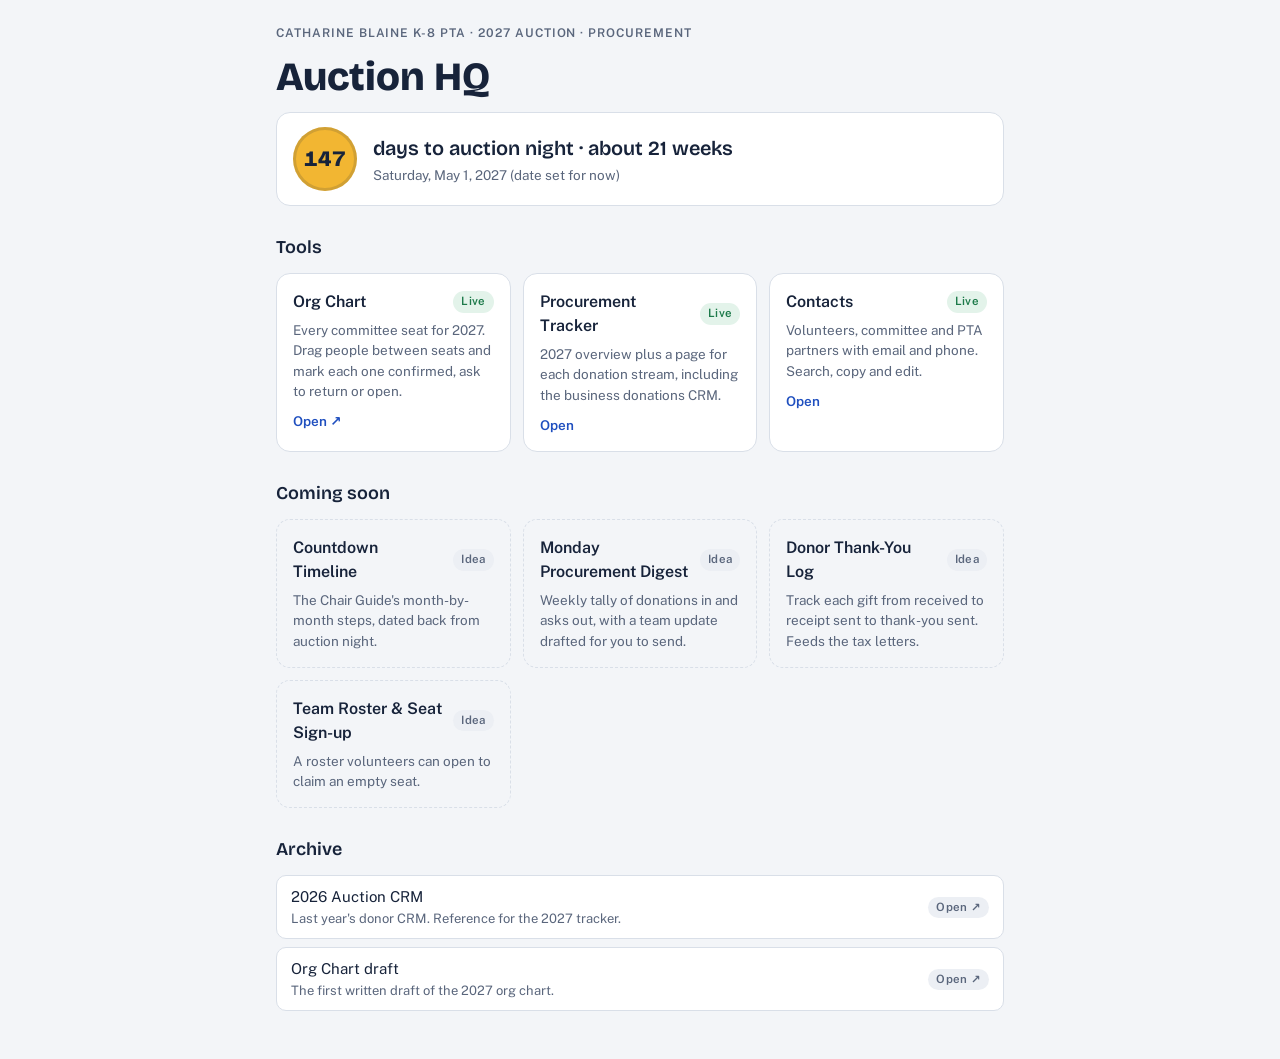
==== index.html @ 8d0a2963 "Blaine 2027 auction site: HQ, contacts, tracker, Apps Script backend Co-Authored-By: Claude Opus 5.5" ====
<!doctype html>
<html lang="en">
<head>
<meta charset="utf-8">
<meta name="viewport" content="width=device-width,initial-scale=1,viewport-fit=cover">
<title>Blaine Auction HQ</title>
<link rel="preconnect" href="https://fonts.googleapis.com">
<link rel="preconnect" href="https://fonts.gstatic.com" crossorigin>
<link rel="stylesheet" href="https://fonts.googleapis.com/css2?family=Bricolage+Grotesque:opsz,wght@12..96,600;12..96,800&family=Public+Sans:wght@400;500;600&display=swap">
<style>
/* Layout: one narrow column. Countdown band on top, then live tools, then coming-soon ideas, then archive. */
:root {
  --bg: #f3f5f8; --surface: #ffffff; --ink: #17233a; --muted: #5a667c; --line: #d9dfe8;
  --accent: #1f4fbf; --accent-ink: #ffffff; --paddle: #f2b632;
  --chip-live: #1d7a4a; --chip-live-bg: #e3f3ea; --chip-preview: #8a5a00; --chip-preview-bg: #fbefd2; --chip-idea-bg: #eceff4;
  --display: "Bricolage Grotesque", "Segoe UI", system-ui, sans-serif;
  --body: "Public Sans", "Segoe UI", system-ui, -apple-system, sans-serif;
  color-scheme: light;
}
@media (prefers-color-scheme: dark) {
  :root:not([data-theme="light"]) {
    --bg: #0f1520; --surface: #172131; --ink: #e6ebf3; --muted: #9aa6ba; --line: #2a3648;
    --accent: #7ea2ff; --accent-ink: #0f1520;
    --chip-live: #7fd6a4; --chip-live-bg: #173328; --chip-preview: #f2c46a; --chip-preview-bg: #3a2f14; --chip-idea-bg: #222c3c;
    color-scheme: dark;
  }
}
* { box-sizing: border-box; }
body { margin: 0; background: var(--bg); color: var(--ink); font-family: var(--body); font-size: 15px; line-height: 1.5; }
[hidden] { display: none !important; }
.wrap {
  max-width: 760px; margin: 0 auto;
  padding-left: max(16px, env(safe-area-inset-left, 0px)); padding-right: max(16px, env(safe-area-inset-right, 0px));
  padding-block: calc(24px + env(safe-area-inset-top, 0px)) 48px;
  display: grid; gap: 28px;
}
header { display: grid; gap: 14px; }
.eyebrow { font-size: 12px; letter-spacing: .08em; text-transform: uppercase; color: var(--muted); font-weight: 600; }
h1 { font-family: var(--display); font-weight: 800; font-size: clamp(28px, 6vw, 40px); line-height: 1.05; margin: 0; text-wrap: balance; }
.count { display: flex; align-items: center; gap: 16px; flex-wrap: wrap; background: var(--surface); border: 1px solid var(--line); border-radius: 14px; padding: 14px 16px; }
.paddle { flex: none; width: 64px; height: 64px; border-radius: 50%; background: var(--paddle); color: #17233a; display: grid; place-items: center;
  font-family: var(--display); font-weight: 800; font-size: 22px; font-variant-numeric: tabular-nums; box-shadow: inset 0 0 0 3px rgba(23,35,58,.15); }
.count-text { display: grid; gap: 2px; min-width: 0; }
.count-big { font-family: var(--display); font-weight: 600; font-size: 20px; }
.count-sub { color: var(--muted); font-size: 13.5px; }
section { display: grid; gap: 12px; }
h2 { font-family: var(--display); font-weight: 600; font-size: 18px; margin: 0; }
.grid { display: grid; gap: 12px; grid-template-columns: repeat(auto-fill, minmax(220px, 1fr)); }
.tile { display: grid; gap: 6px; align-content: start; background: var(--surface); border: 1px solid var(--line); border-radius: 14px;
  padding: 16px; color: inherit; text-decoration: none; min-width: 0; transition: border-color .15s, transform .15s; }
a.tile:hover { border-color: var(--accent); transform: translateY(-1px); }
a:focus-visible { outline: 3px solid var(--accent); outline-offset: 2px; }
.tile-top { display: flex; justify-content: space-between; align-items: center; gap: 8px; }
.tile-name { font-weight: 600; font-size: 16px; }
.tile-desc { color: var(--muted); font-size: 13.5px; }
.open { color: var(--accent); font-weight: 600; font-size: 13.5px; margin-top: 4px; }
.chip { font-size: 11.5px; font-weight: 600; letter-spacing: .03em; padding: 2px 8px; border-radius: 999px; white-space: nowrap; }
.chip.live { color: var(--chip-live); background: var(--chip-live-bg); }
.chip.preview { color: var(--chip-preview); background: var(--chip-preview-bg); }
.chip.idea, .chip.archive { color: var(--muted); background: var(--chip-idea-bg); }
.tile.soon { background: transparent; border-style: dashed; }
.archive-list { display: grid; gap: 8px; }
.archive-list a { display: flex; justify-content: space-between; gap: 12px; align-items: center; padding: 10px 14px; border: 1px solid var(--line);
  border-radius: 10px; color: inherit; text-decoration: none; background: var(--surface); }
.archive-list a:hover { border-color: var(--accent); }
.archive-list span:first-child { min-width: 0; }
.arch-desc { display: block; color: var(--muted); font-size: 13px; }
@media (prefers-reduced-motion: reduce) { .tile { transition: none; } a.tile:hover { transform: none; } }
</style>
</head>
<body>
<div class="wrap">
  <header>
    <div class="eyebrow">Catharine Blaine K-8 PTA · 2027 Auction · Procurement</div>
    <h1>Auction HQ</h1>
    <div class="count" aria-live="polite">
      <div class="paddle" id="days">--</div>
      <div class="count-text">
        <div class="count-big" id="count-big">days to auction night</div>
        <div class="count-sub" id="count-sub"></div>
      </div>
    </div>
  </header>
  <section aria-labelledby="h-tools"><h2 id="h-tools">Tools</h2><div class="grid" id="tools"></div></section>
  <section aria-labelledby="h-soon"><h2 id="h-soon">Coming soon</h2><div class="grid" id="soon"></div></section>
  <section aria-labelledby="h-archive"><h2 id="h-archive">Archive</h2><div class="archive-list" id="archive"></div></section>
</div>
<script>
// Edit this block to add or change tools. status: "live", "preview", "idea" or "archive".
const AUCTION_DATE = "2027-05-01";
const AUCTION_LABEL = "Saturday, May 1, 2027 (date set for now)";
const TOOLS = [
  { name: "Org Chart", status: "live", url: "https://claude.ai/artifact/Vjj26xwkQd9d2E6Ufk1qCY",
    desc: "Every committee seat for 2027. Drag people between seats and mark each one confirmed, ask to return or open." },
  { name: "Procurement Tracker", status: "live", url: "/tracker/",
    desc: "2027 overview plus a page for each donation stream, including the business donations CRM." },
  { name: "Contacts", status: "live", url: "/contacts/",
    desc: "Volunteers, committee and PTA partners with email and phone. Search, copy and edit." },
  { name: "Countdown Timeline", status: "idea", desc: "The Chair Guide's month-by-month steps, dated back from auction night." },
  { name: "Monday Procurement Digest", status: "idea", desc: "Weekly tally of donations in and asks out, with a team update drafted for you to send." },
  { name: "Donor Thank-You Log", status: "idea", desc: "Track each gift from received to receipt sent to thank-you sent. Feeds the tax letters." },
  { name: "Team Roster & Seat Sign-up", status: "idea", desc: "A roster volunteers can open to claim an empty seat." },
  { name: "2026 Auction CRM", status: "archive", url: "https://blaine-pta-crm.vercel.app", desc: "Last year's donor CRM. Reference for the 2027 tracker." },
  { name: "Org Chart draft", status: "archive", url: "https://claude.ai/artifact/SJfLBDiDGaYRtyHWgRMaPJ", desc: "The first written draft of the 2027 org chart." }
];

const CHIP = { live: "Live", preview: "Preview", idea: "Idea", archive: "Archive" };
const el = (tag, cls, text) => { const n = document.createElement(tag); if (cls) n.className = cls; if (text != null) n.textContent = text; return n; };
const external = url => /^https?:/.test(url);

function link(a, url) { a.href = url; if (external(url)) { a.target = "_blank"; a.rel = "noopener"; } }

function tile(t) {
  const isLink = !!t.url && t.status !== "idea";
  const n = el(isLink ? "a" : "div", "tile" + (isLink ? "" : " soon"));
  if (isLink) link(n, t.url);
  const top = el("div", "tile-top");
  top.append(el("span", "tile-name", t.name), el("span", "chip " + t.status, CHIP[t.status] || t.status));
  n.append(top, el("div", "tile-desc", t.desc));
  if (isLink) n.append(el("div", "open", external(t.url) ? "Open ↗" : "Open"));
  return n;
}

function render() {
  const tools = document.getElementById("tools"), soon = document.getElementById("soon"), arch = document.getElementById("archive");
  TOOLS.forEach(t => {
    if (t.status === "archive") {
      const a = el("a"); link(a, t.url);
      const left = el("span"); left.append(el("span", null, t.name), el("span", "arch-desc", t.desc));
      a.append(left, el("span", "chip archive", "Open ↗"));
      arch.append(a);
    } else if (t.status === "idea") soon.append(tile(t));
    else tools.append(tile(t));
  });
  arch.closest("section").hidden = !arch.children.length;
  soon.closest("section").hidden = !soon.children.length;
}

function countdown() {
  // Whole days from today (Pacific) to auction day.
  const fmt = new Intl.DateTimeFormat("en-CA", { timeZone: "America/Los_Angeles", year: "numeric", month: "2-digit", day: "2-digit" });
  const today = new Date(fmt.format(new Date()) + "T00:00:00Z");
  const days = Math.round((new Date(AUCTION_DATE + "T00:00:00Z") - today) / 86400000);
  const d = document.getElementById("days"), big = document.getElementById("count-big");
  document.getElementById("count-sub").textContent = AUCTION_LABEL;
  if (days > 0) { d.textContent = days; big.textContent = (days === 1 ? "day" : "days") + " to auction night · about " + Math.round(days / 7) + " weeks"; }
  else if (days === 0) { d.textContent = "0"; big.textContent = "Auction night is today"; }
  else { d.textContent = "✓"; big.textContent = "Auction night has passed"; }
}

render();
countdown();
</script>
</body>
</html>
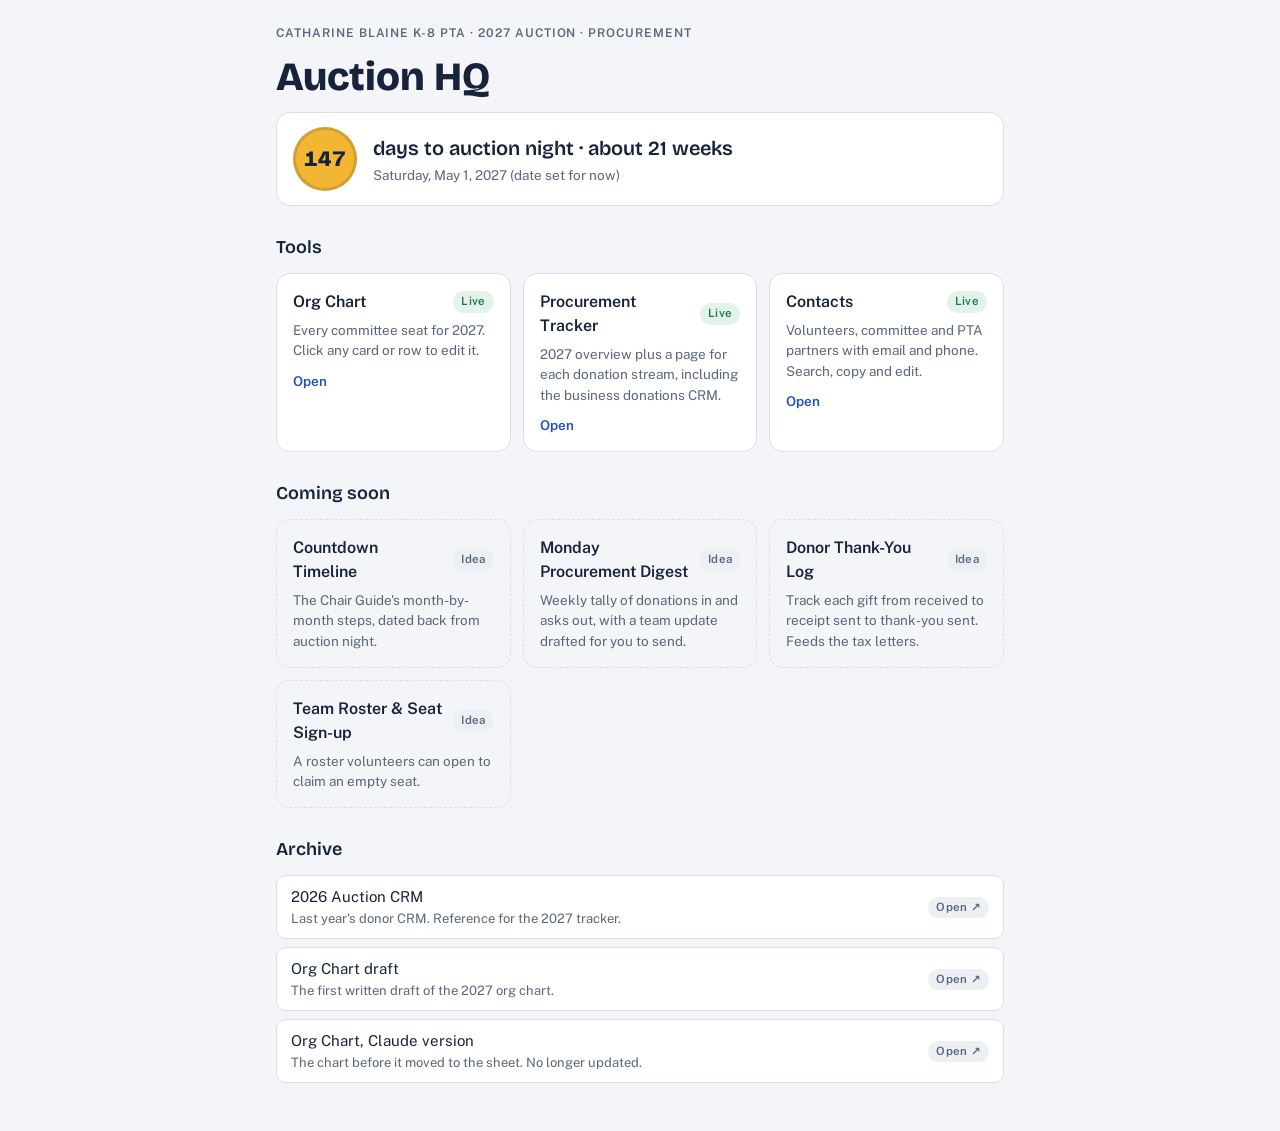
==== commit c245e16c: "Org chart page over the sheet, edit any card or row in place Co-Authored-By: Claude Opus 5.5 <norepl" ====
--- a/index.html
+++ b/index.html
@@ -90,8 +90,8 @@
 const AUCTION_DATE = "2027-05-01";
 const AUCTION_LABEL = "Saturday, May 1, 2027 (date set for now)";
 const TOOLS = [
-  { name: "Org Chart", status: "live", url: "https://claude.ai/artifact/Vjj26xwkQd9d2E6Ufk1qCY",
-    desc: "Every committee seat for 2027. Drag people between seats and mark each one confirmed, ask to return or open." },
+  { name: "Org Chart", status: "live", url: "/org/",
+    desc: "Every committee seat for 2027. Click any card or row to edit it." },
   { name: "Procurement Tracker", status: "live", url: "/tracker/",
     desc: "2027 overview plus a page for each donation stream, including the business donations CRM." },
   { name: "Contacts", status: "live", url: "/contacts/",
@@ -101,7 +101,9 @@
   { name: "Donor Thank-You Log", status: "idea", desc: "Track each gift from received to receipt sent to thank-you sent. Feeds the tax letters." },
   { name: "Team Roster & Seat Sign-up", status: "idea", desc: "A roster volunteers can open to claim an empty seat." },
   { name: "2026 Auction CRM", status: "archive", url: "https://blaine-pta-crm.vercel.app", desc: "Last year's donor CRM. Reference for the 2027 tracker." },
-  { name: "Org Chart draft", status: "archive", url: "https://claude.ai/artifact/SJfLBDiDGaYRtyHWgRMaPJ", desc: "The first written draft of the 2027 org chart." }
+  { name: "Org Chart draft", status: "archive", url: "https://claude.ai/artifact/SJfLBDiDGaYRtyHWgRMaPJ", desc: "The first written draft of the 2027 org chart." },
+  { name: "Org Chart, Claude version", status: "archive", url: "https://claude.ai/artifact/Vjj26xwkQd9d2E6Ufk1qCY",
+    desc: "The chart before it moved to the sheet. No longer updated." }
 ];
 
 const CHIP = { live: "Live", preview: "Preview", idea: "Idea", archive: "Archive" };
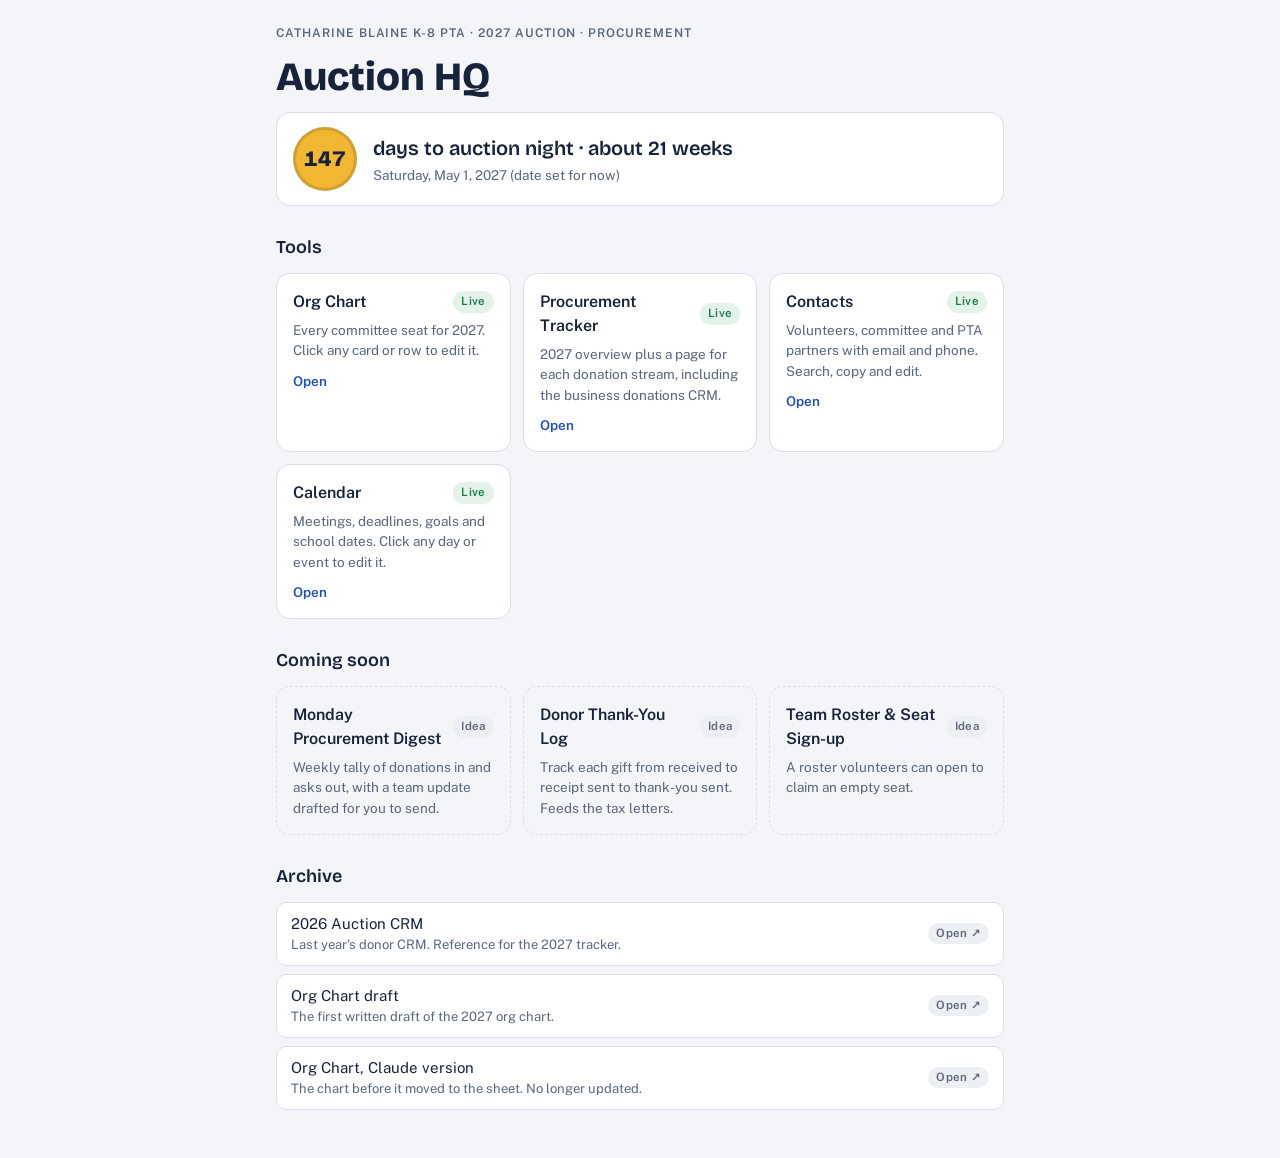
==== commit 15f69863: "Auction HQ: Calendar tile replaces the countdown timeline idea Co-Authored-By: Claude Opus 5.5 <nore" ====
--- a/index.html
+++ b/index.html
@@ -96,7 +96,8 @@
     desc: "2027 overview plus a page for each donation stream, including the business donations CRM." },
   { name: "Contacts", status: "live", url: "/contacts/",
     desc: "Volunteers, committee and PTA partners with email and phone. Search, copy and edit." },
-  { name: "Countdown Timeline", status: "idea", desc: "The Chair Guide's month-by-month steps, dated back from auction night." },
+  { name: "Calendar", status: "live", url: "/calendar/",
+    desc: "Meetings, deadlines, goals and school dates. Click any day or event to edit it." },
   { name: "Monday Procurement Digest", status: "idea", desc: "Weekly tally of donations in and asks out, with a team update drafted for you to send." },
   { name: "Donor Thank-You Log", status: "idea", desc: "Track each gift from received to receipt sent to thank-you sent. Feeds the tax letters." },
   { name: "Team Roster & Seat Sign-up", status: "idea", desc: "A roster volunteers can open to claim an empty seat." },
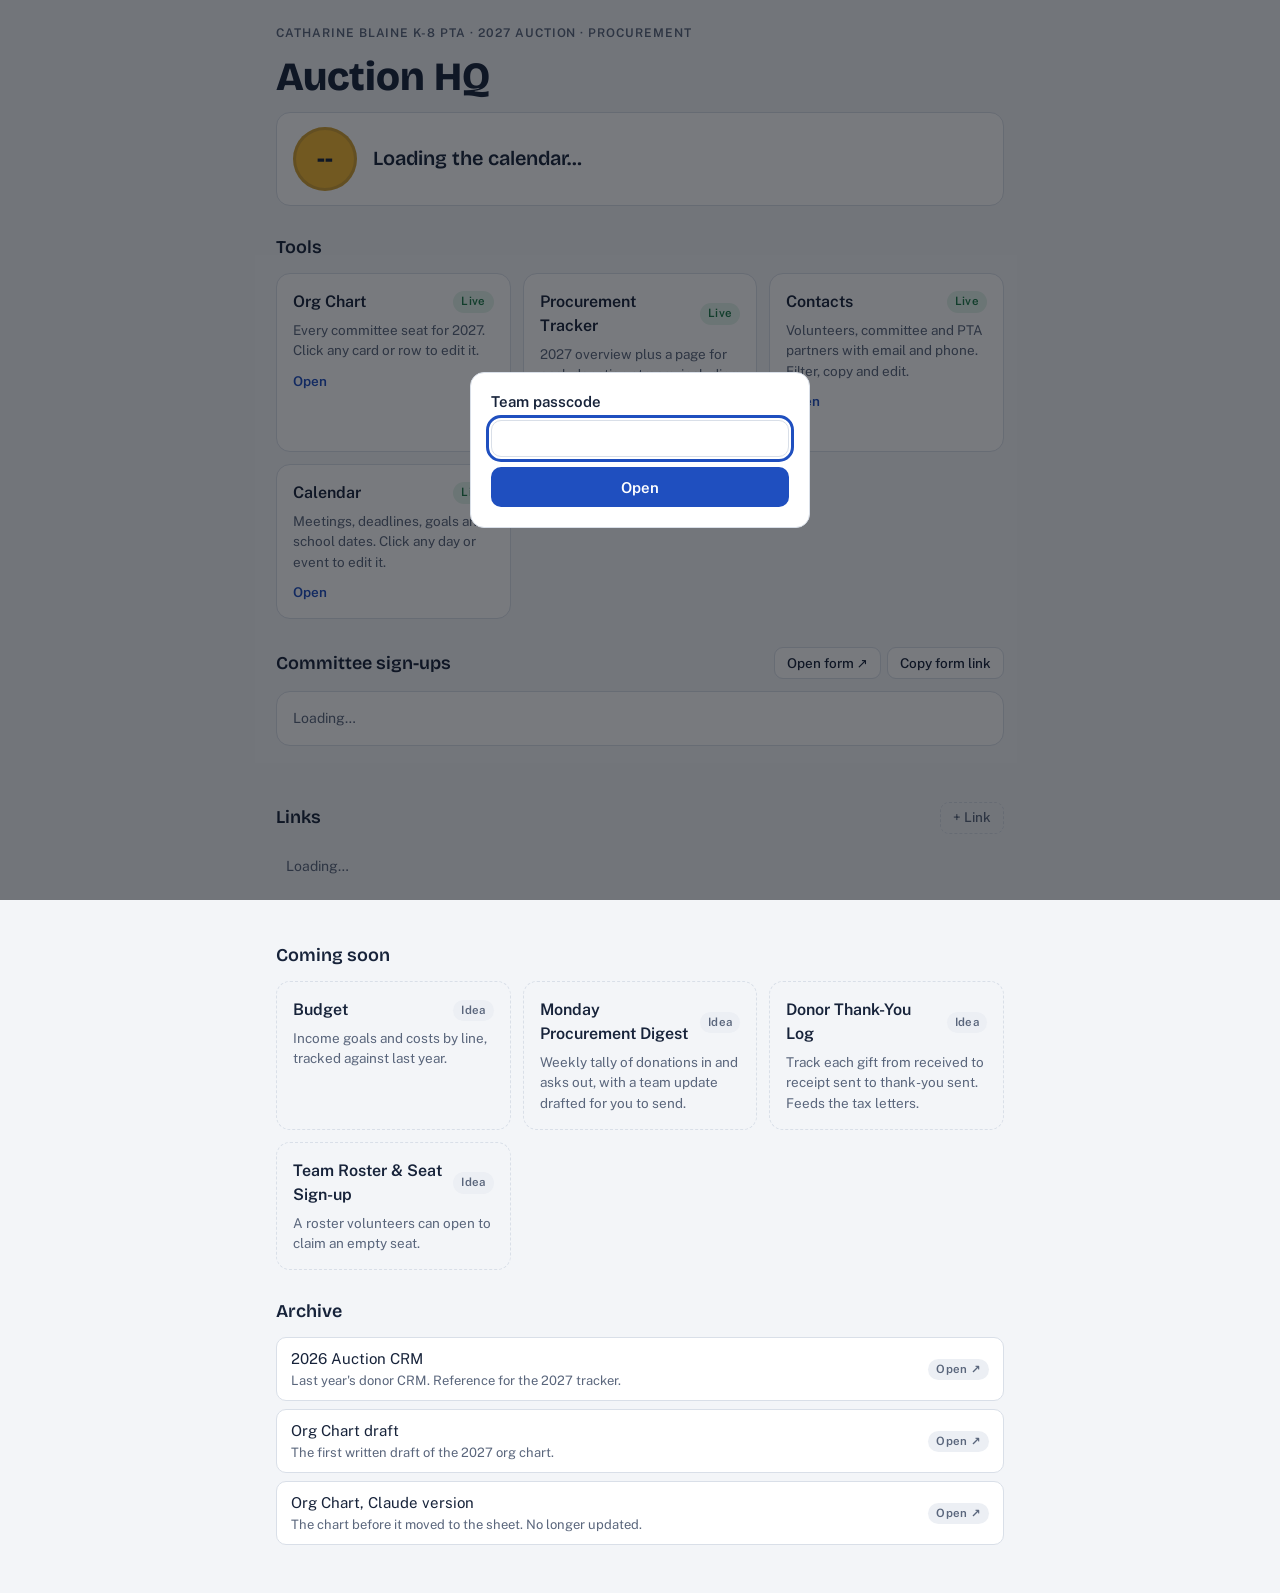
==== commit 6b1449e3: "HQ countdown from the calendar, links, sign-ups and budget idea; contacts multi-filters; org chart t" ====
--- a/index.html
+++ b/index.html
@@ -7,11 +7,12 @@
 <link rel="preconnect" href="https://fonts.googleapis.com">
 <link rel="preconnect" href="https://fonts.gstatic.com" crossorigin>
 <link rel="stylesheet" href="https://fonts.googleapis.com/css2?family=Bricolage+Grotesque:opsz,wght@12..96,600;12..96,800&family=Public+Sans:wght@400;500;600&display=swap">
+<link rel="stylesheet" href="/lib/gate.css">
 <style>
-/* Layout: one narrow column. Countdown band on top, then live tools, then coming-soon ideas, then archive. */
+/* Layout: one narrow column. Countdown band on top (reads the Calendar tab), then tools, sign-ups, links, ideas, archive. */
 :root {
-  --bg: #f3f5f8; --surface: #ffffff; --ink: #17233a; --muted: #5a667c; --line: #d9dfe8;
-  --accent: #1f4fbf; --accent-ink: #ffffff; --paddle: #f2b632;
+  --bg: #f3f5f8; --surface: #ffffff; --sunk: #eceff4; --ink: #17233a; --muted: #5a667c; --line: #d9dfe8;
+  --accent: #1f4fbf; --accent-ink: #ffffff; --paddle: #f2b632; --danger: #b0261d;
   --chip-live: #1d7a4a; --chip-live-bg: #e3f3ea; --chip-preview: #8a5a00; --chip-preview-bg: #fbefd2; --chip-idea-bg: #eceff4;
   --display: "Bricolage Grotesque", "Segoe UI", system-ui, sans-serif;
   --body: "Public Sans", "Segoe UI", system-ui, -apple-system, sans-serif;
@@ -19,15 +20,17 @@
 }
 @media (prefers-color-scheme: dark) {
   :root:not([data-theme="light"]) {
-    --bg: #0f1520; --surface: #172131; --ink: #e6ebf3; --muted: #9aa6ba; --line: #2a3648;
-    --accent: #7ea2ff; --accent-ink: #0f1520;
+    --bg: #0f1520; --surface: #172131; --sunk: #222c3c; --ink: #e6ebf3; --muted: #9aa6ba; --line: #2a3648;
+    --accent: #7ea2ff; --accent-ink: #0f1520; --danger: #ff958b;
     --chip-live: #7fd6a4; --chip-live-bg: #173328; --chip-preview: #f2c46a; --chip-preview-bg: #3a2f14; --chip-idea-bg: #222c3c;
     color-scheme: dark;
   }
 }
 * { box-sizing: border-box; }
 body { margin: 0; background: var(--bg); color: var(--ink); font-family: var(--body); font-size: 15px; line-height: 1.5; }
+button, input, select { font: inherit; color: inherit; }
 [hidden] { display: none !important; }
+.sr { position: absolute; width: 1px; height: 1px; overflow: hidden; clip: rect(0 0 0 0); white-space: nowrap; }
 .wrap {
   max-width: 760px; margin: 0 auto;
   padding-left: max(16px, env(safe-area-inset-left, 0px)); padding-right: max(16px, env(safe-area-inset-right, 0px));
@@ -40,25 +43,53 @@
 .count { display: flex; align-items: center; gap: 16px; flex-wrap: wrap; background: var(--surface); border: 1px solid var(--line); border-radius: 14px; padding: 14px 16px; }
 .paddle { flex: none; width: 64px; height: 64px; border-radius: 50%; background: var(--paddle); color: #17233a; display: grid; place-items: center;
   font-family: var(--display); font-weight: 800; font-size: 22px; font-variant-numeric: tabular-nums; box-shadow: inset 0 0 0 3px rgba(23,35,58,.15); }
-.count-text { display: grid; gap: 2px; min-width: 0; }
+.count-text { display: grid; gap: 2px; min-width: 0; flex: 1 1 240px; }
 .count-big { font-family: var(--display); font-weight: 600; font-size: 20px; }
 .count-sub { color: var(--muted); font-size: 13.5px; }
+.target { justify-self: start; max-width: 100%; margin-top: 4px; padding: 4px 8px; border-radius: 8px; border: 1px solid var(--line); background: var(--bg); font-size: 13.5px; cursor: pointer; }
 section { display: grid; gap: 12px; }
+.sec-head { display: flex; justify-content: space-between; align-items: center; gap: 8px; flex-wrap: wrap; }
 h2 { font-family: var(--display); font-weight: 600; font-size: 18px; margin: 0; }
+h3 { font-size: 12px; letter-spacing: .06em; text-transform: uppercase; color: var(--muted); font-weight: 600; margin: 6px 0 0; }
 .grid { display: grid; gap: 12px; grid-template-columns: repeat(auto-fill, minmax(220px, 1fr)); }
 .tile { display: grid; gap: 6px; align-content: start; background: var(--surface); border: 1px solid var(--line); border-radius: 14px;
   padding: 16px; color: inherit; text-decoration: none; min-width: 0; transition: border-color .15s, transform .15s; }
 a.tile:hover { border-color: var(--accent); transform: translateY(-1px); }
-a:focus-visible { outline: 3px solid var(--accent); outline-offset: 2px; }
+a:focus-visible, button:focus-visible, input:focus-visible, select:focus-visible { outline: 3px solid var(--accent); outline-offset: 2px; }
 .tile-top { display: flex; justify-content: space-between; align-items: center; gap: 8px; }
 .tile-name { font-weight: 600; font-size: 16px; }
 .tile-desc { color: var(--muted); font-size: 13.5px; }
 .open { color: var(--accent); font-weight: 600; font-size: 13.5px; margin-top: 4px; }
 .chip { font-size: 11.5px; font-weight: 600; letter-spacing: .03em; padding: 2px 8px; border-radius: 999px; white-space: nowrap; }
 .chip.live { color: var(--chip-live); background: var(--chip-live-bg); }
-.chip.preview { color: var(--chip-preview); background: var(--chip-preview-bg); }
+.chip.preview, .chip.new { color: var(--chip-preview); background: var(--chip-preview-bg); }
 .chip.idea, .chip.archive { color: var(--muted); background: var(--chip-idea-bg); }
 .tile.soon { background: transparent; border-style: dashed; }
+.btn { display: inline-flex; align-items: center; gap: 6px; min-height: 32px; padding: 3px 12px; border-radius: 9px; border: 1px solid var(--line); background: var(--surface); cursor: pointer; font-size: 13.5px; font-weight: 500; text-decoration: none; color: inherit; }
+.btn:hover { border-color: var(--muted); }
+.btn.add { border-style: dashed; background: transparent; color: var(--muted); }
+.btn:disabled { opacity: .5; cursor: default; }
+.panel { background: var(--surface); border: 1px solid var(--line); border-radius: 14px; padding: 6px; display: grid; }
+.row { display: flex; align-items: center; gap: 10px; padding: 9px 10px; min-width: 0; flex-wrap: wrap; }
+.row + .row { border-top: 1px solid var(--line); }
+.row .grow { flex: 1 1 220px; min-width: 0; display: grid; }
+.row .sub { color: var(--muted); font-size: 13px; overflow-wrap: anywhere; }
+.empty { color: var(--muted); padding: 10px; font-size: 14px; }
+.links { display: grid; gap: 6px; }
+.lk { display: flex; align-items: center; gap: 4px; min-width: 0; background: var(--surface); border: 1px solid var(--line); border-radius: 10px; padding: 2px 2px 2px 12px; }
+.lk a { flex: 1; min-width: 0; color: inherit; text-decoration: none; padding: 6px 0; font-weight: 500; overflow: hidden; text-overflow: ellipsis; white-space: nowrap; }
+.lk a:hover { color: var(--accent); }
+.lk:hover .ic, .lk:focus-within .ic { opacity: 1; }
+.ic { flex: none; width: 30px; height: 30px; border: 0; border-radius: 8px; background: transparent; color: var(--muted); cursor: pointer; opacity: .35; font-size: 14px; }
+.ic:hover { background: var(--sunk); color: var(--ink); }
+@media (hover: none) { .ic { opacity: .8; } }
+.lgrid { display: grid; gap: 6px; grid-template-columns: repeat(auto-fill, minmax(220px, 1fr)); }
+.lform { display: grid; gap: 6px; grid-template-columns: 1fr; background: var(--surface); border: 1px solid var(--accent); border-radius: 10px; padding: 8px; grid-column: 1 / -1; }
+.lform input { width: 100%; padding: 6px 9px; border: 1px solid var(--line); border-radius: 8px; background: var(--bg); }
+.lform .acts { display: flex; gap: 6px; justify-content: flex-end; flex-wrap: wrap; }
+@media (min-width: 560px) { .lform { grid-template-columns: 1fr 1.4fr .8fr; } .lform .acts { grid-column: 1 / -1; } }
+.msg { font-size: 13px; color: var(--muted); min-height: 1.2em; }
+.msg.bad { color: var(--danger); }
 .archive-list { display: grid; gap: 8px; }
 .archive-list a { display: flex; justify-content: space-between; gap: 12px; align-items: center; padding: 10px 14px; border: 1px solid var(--line);
   border-radius: 10px; color: inherit; text-decoration: none; background: var(--surface); }
@@ -76,28 +107,52 @@
     <div class="count" aria-live="polite">
       <div class="paddle" id="days">--</div>
       <div class="count-text">
-        <div class="count-big" id="count-big">days to auction night</div>
+        <div class="count-big" id="count-big">Loading the calendar…</div>
         <div class="count-sub" id="count-sub"></div>
+        <label class="sr" for="target">Count down to</label>
+        <select class="target" id="target" hidden></select>
       </div>
     </div>
   </header>
+
   <section aria-labelledby="h-tools"><h2 id="h-tools">Tools</h2><div class="grid" id="tools"></div></section>
+
+  <section aria-labelledby="h-signup">
+    <div class="sec-head">
+      <h2 id="h-signup">Committee sign-ups</h2>
+      <div style="display:flex;gap:6px;flex-wrap:wrap">
+        <a class="btn" href="/signup/" target="_blank" rel="noopener">Open form ↗</a>
+        <button type="button" class="btn" id="copyForm">Copy form link</button>
+      </div>
+    </div>
+    <div class="panel" id="signups"><div class="empty">Loading…</div></div>
+    <div class="msg" id="signupMsg" role="status"></div>
+  </section>
+
+  <section aria-labelledby="h-links">
+    <div class="sec-head"><h2 id="h-links">Links</h2><button type="button" class="btn add" id="addLink">+ Link</button></div>
+    <div class="links" id="links"><div class="empty">Loading…</div></div>
+    <div class="msg" id="linkMsg" role="status"></div>
+  </section>
+
   <section aria-labelledby="h-soon"><h2 id="h-soon">Coming soon</h2><div class="grid" id="soon"></div></section>
   <section aria-labelledby="h-archive"><h2 id="h-archive">Archive</h2><div class="archive-list" id="archive"></div></section>
 </div>
-<script>
+<script type="module">
+import { read, upsert, patch, remove, poll } from '/lib/api.js';
+
 // Edit this block to add or change tools. status: "live", "preview", "idea" or "archive".
-const AUCTION_DATE = "2027-05-01";
-const AUCTION_LABEL = "Saturday, May 1, 2027 (date set for now)";
+const FALLBACK = { id: '', date: '2027-05-01', title: 'Auction night', status: 'tentative' };
 const TOOLS = [
   { name: "Org Chart", status: "live", url: "/org/",
     desc: "Every committee seat for 2027. Click any card or row to edit it." },
   { name: "Procurement Tracker", status: "live", url: "/tracker/",
     desc: "2027 overview plus a page for each donation stream, including the business donations CRM." },
   { name: "Contacts", status: "live", url: "/contacts/",
-    desc: "Volunteers, committee and PTA partners with email and phone. Search, copy and edit." },
+    desc: "Volunteers, committee and PTA partners with email and phone. Filter, copy and edit." },
   { name: "Calendar", status: "live", url: "/calendar/",
     desc: "Meetings, deadlines, goals and school dates. Click any day or event to edit it." },
+  { name: "Budget", status: "idea", desc: "Income goals and costs by line, tracked against last year." },
   { name: "Monday Procurement Digest", status: "idea", desc: "Weekly tally of donations in and asks out, with a team update drafted for you to send." },
   { name: "Donor Thank-You Log", status: "idea", desc: "Track each gift from received to receipt sent to thank-you sent. Feeds the tax letters." },
   { name: "Team Roster & Seat Sign-up", status: "idea", desc: "A roster volunteers can open to claim an empty seat." },
@@ -107,12 +162,15 @@
     desc: "The chart before it moved to the sheet. No longer updated." }
 ];
 
+const $ = id => document.getElementById(id);
 const CHIP = { live: "Live", preview: "Preview", idea: "Idea", archive: "Archive" };
 const el = (tag, cls, text) => { const n = document.createElement(tag); if (cls) n.className = cls; if (text != null) n.textContent = text; return n; };
 const external = url => /^https?:/.test(url);
-
+const rid = p => p + Date.now().toString(36) + Math.random().toString(36).slice(2, 6);
 function link(a, url) { a.href = url; if (external(url)) { a.target = "_blank"; a.rel = "noopener"; } }
-
+function say(id, text, bad) { const m = $(id); m.textContent = text || ''; m.classList.toggle('bad', !!bad); }
+
+/* ---------- tools ---------- */
 function tile(t) {
   const isLink = !!t.url && t.status !== "idea";
   const n = el(isLink ? "a" : "div", "tile" + (isLink ? "" : " soon"));
@@ -123,9 +181,8 @@
   if (isLink) n.append(el("div", "open", external(t.url) ? "Open ↗" : "Open"));
   return n;
 }
-
-function render() {
-  const tools = document.getElementById("tools"), soon = document.getElementById("soon"), arch = document.getElementById("archive");
+function renderTools() {
+  const tools = $("tools"), soon = $("soon"), arch = $("archive");
   TOOLS.forEach(t => {
     if (t.status === "archive") {
       const a = el("a"); link(a, t.url);
@@ -139,20 +196,156 @@
   soon.closest("section").hidden = !soon.children.length;
 }
 
-function countdown() {
-  // Whole days from today (Pacific) to auction day.
-  const fmt = new Intl.DateTimeFormat("en-CA", { timeZone: "America/Los_Angeles", year: "numeric", month: "2-digit", day: "2-digit" });
-  const today = new Date(fmt.format(new Date()) + "T00:00:00Z");
-  const days = Math.round((new Date(AUCTION_DATE + "T00:00:00Z") - today) / 86400000);
-  const d = document.getElementById("days"), big = document.getElementById("count-big");
-  document.getElementById("count-sub").textContent = AUCTION_LABEL;
-  if (days > 0) { d.textContent = days; big.textContent = (days === 1 ? "day" : "days") + " to auction night · about " + Math.round(days / 7) + " weeks"; }
-  else if (days === 0) { d.textContent = "0"; big.textContent = "Auction night is today"; }
-  else { d.textContent = "✓"; big.textContent = "Auction night has passed"; }
-}
-
-render();
-countdown();
+/* ---------- countdown: auction night plus major milestones from the Calendar tab ---------- */
+const MAJOR = ['deadline', 'goal', 'event'];
+const KEY = 'hq.countdown';
+let calendar = [];
+function todayPT() {
+  return new Intl.DateTimeFormat("en-CA", { timeZone: "America/Los_Angeles", year: "numeric", month: "2-digit", day: "2-digit" }).format(new Date());
+}
+const daysTo = d => Math.round((new Date(d + "T00:00:00Z") - new Date(todayPT() + "T00:00:00Z")) / 86400000);
+const longDate = d => new Date(d + "T12:00:00Z").toLocaleDateString("en-US", { weekday: "long", month: "long", day: "numeric", year: "numeric", timeZone: "UTC" });
+const shortDate = d => new Date(d + "T12:00:00Z").toLocaleDateString("en-US", { month: "short", day: "numeric", timeZone: "UTC" });
+function auctionRow() {
+  return calendar.find(r => /auction night/i.test(r.title)) || calendar.find(r => r.type === 'event' && /auction/i.test(r.title)) || FALLBACK;
+}
+function targets() {
+  const a = auctionRow(), today = todayPT();
+  const rest = calendar.filter(r => r !== a && r.date >= today && r.status !== 'done' && MAJOR.includes(r.type))
+    .sort((x, y) => x.date.localeCompare(y.date) || String(x.time).localeCompare(String(y.time)));
+  return [a, ...rest];
+}
+function readKey() { try { return localStorage.getItem(KEY) || ''; } catch (e) { return ''; } }
+function renderCountdown() {
+  const list = targets(), sel = $("target");
+  const want = sel.value || readKey();
+  sel.innerHTML = '';
+  list.forEach((r, i) => {
+    const o = el("option", null, (i === 0 ? r.title : shortDate(r.date) + " · " + r.title) + " · " + daysTo(r.date) + "d");
+    o.value = r.id || 'auction';
+    sel.append(o);
+  });
+  if ([...sel.options].some(o => o.value === want)) sel.value = want;
+  sel.hidden = list.length < 2;
+  const r = list.find(x => (x.id || 'auction') === sel.value) || list[0];
+  const days = daysTo(r.date), d = $("days"), big = $("count-big");
+  const name = r === list[0] ? "auction night" : r.title;
+  if (days > 0) { d.textContent = days; big.textContent = (days === 1 ? "day" : "days") + " to " + name; }
+  else if (days === 0) { d.textContent = "0"; big.textContent = r.title + " is today"; }
+  else { d.textContent = "✓"; big.textContent = r.title + " has passed"; }
+  const weeks = days > 13 ? " · about " + Math.round(days / 7) + " weeks" : "";
+  $("count-sub").textContent = longDate(r.date) + (r.status === 'tentative' ? " (tentative)" : "") + weeks;
+}
+$("target").addEventListener("change", e => { try { localStorage.setItem(KEY, e.target.value); } catch (x) {} renderCountdown(); });
+
+/* ---------- links: the Links tab, click the pencil to edit in place ---------- */
+let links = [], editing = null, armed = null, linkBusy = false;
+const byOrder = (a, b) => (Number(a.order) || 0) - (Number(b.order) || 0);
+function groups() { const g = []; links.slice().sort(byOrder).forEach(l => { const k = l.group || 'Main'; if (!g.includes(k)) g.push(k); }); return g; }
+function linkForm(l) {
+  const f = el("form", "lform");
+  f.innerHTML = `<input name="name" placeholder="Name" aria-label="Link name" required>
+    <input name="url" placeholder="https://…" aria-label="Link address" required>
+    <input name="group" placeholder="Group" aria-label="Group" list="groupList">
+    <div class="acts">${l.id ? '<button type="button" class="btn" data-del>Delete</button>' : ''}<button type="button" class="btn" data-cancel>Cancel</button><button type="submit" class="btn">Save</button></div>`;
+  f.elements.name.value = l.name || ''; f.elements.url.value = l.url || ''; f.elements.group.value = l.group || 'Main';
+  f.addEventListener("submit", e => { e.preventDefault(); saveLink(l, f); });
+  f.querySelector("[data-cancel]").addEventListener("click", () => { editing = null; renderLinks(); });
+  const del = f.querySelector("[data-del]");
+  if (del) del.addEventListener("click", () => deleteLink(l, del));
+  f.addEventListener("keydown", e => { if (e.key === "Escape") { editing = null; renderLinks(); } });
+  return f;
+}
+function renderLinks() {
+  const host = $("links"); host.textContent = '';
+  const dl = el("datalist"); dl.id = "groupList"; groups().forEach(g => { const o = el("option"); o.value = g; dl.append(o); }); host.append(dl);
+  if (!links.length && editing !== 'new') host.append(el("div", "empty", "No links yet."));
+  groups().forEach(g => {
+    host.append(el("h3", null, g));
+    const grid = el("div", "lgrid");
+    links.filter(l => (l.group || 'Main') === g).sort(byOrder).forEach(l => {
+      if (editing === l.id) { grid.append(linkForm(l)); return; }
+      const row = el("div", "lk");
+      const a = el("a", null, l.name || l.url); link(a, l.url); a.title = l.url;
+      const ed = el("button", "ic", "✎"); ed.type = "button"; ed.setAttribute("aria-label", "Edit " + l.name);
+      ed.addEventListener("click", () => { editing = l.id; armed = null; renderLinks(); focusForm(); });
+      row.append(a, ed); grid.append(row);
+    });
+    host.append(grid);
+  });
+  if (editing === 'new') { const grid = el("div", "lgrid"); grid.append(linkForm({ group: groups()[0] || 'Main' })); host.append(grid); }
+}
+function focusForm() { setTimeout(() => { const f = document.querySelector(".lform input"); if (f) f.focus(); }, 0); }
+async function saveLink(l, f) {
+  if (linkBusy) return;
+  const v = k => f.elements[k].value.trim();
+  let url = v('url'); if (url && !/^https?:\/\//i.test(url)) url = 'https://' + url;
+  const row = { id: l.id || rid('ln-'), name: v('name'), url, group: v('group') || 'Main', note: l.note || '',
+    order: l.order || String(Math.max(0, ...links.map(x => Number(x.order) || 0)) + 1), updatedAt: new Date().toISOString() };
+  if (!row.name || !row.url) return;
+  linkBusy = true; say('linkMsg', 'Saving…');
+  try { await upsert('Links', row); const i = links.findIndex(x => x.id === row.id); if (i > -1) links[i] = row; else links.push(row); editing = null; renderLinks(); say('linkMsg', 'Saved'); }
+  catch (e) { say('linkMsg', 'Not saved. Try again.', true); }
+  linkBusy = false;
+}
+async function deleteLink(l, btn) {
+  if (linkBusy) return;
+  if (armed !== l.id) { armed = l.id; btn.textContent = 'Delete?'; return; }
+  linkBusy = true; say('linkMsg', 'Deleting…');
+  try { await remove('Links', l.id); links = links.filter(x => x.id !== l.id); editing = null; armed = null; renderLinks(); say('linkMsg', 'Deleted'); }
+  catch (e) { say('linkMsg', 'Not deleted. Try again.', true); }
+  linkBusy = false;
+}
+$("addLink").addEventListener("click", () => { editing = 'new'; renderLinks(); focusForm(); });
+
+/* ---------- committee sign-ups: the public /signup/ form writes to the Signups tab ---------- */
+let signups = [];
+const TEAM = h => /event night|set up|decor/i.test(h) ? 'Event' : 'Procurement';
+function renderSignups() {
+  const host = $("signups"); host.textContent = '';
+  if (!signups.length) { host.append(el("div", "empty", "No sign-ups yet.")); return; }
+  signups.slice().sort((a, b) => String(b.at).localeCompare(String(a.at))).forEach(s => {
+    const row = el("div", "row"), g = el("div", "grow");
+    g.append(el("strong", null, s.name), el("span", "sub", [s.help, s.email, s.phone].filter(Boolean).join(" · ")));
+    if (s.note) g.append(el("span", "sub", s.note));
+    row.append(g);
+    if (s.status === 'added') row.append(el("span", "chip live", "In Contacts"));
+    else {
+      const b = el("button", "btn", "Add to Contacts"); b.type = "button";
+      b.addEventListener("click", () => addContact(s, b));
+      row.append(el("span", "chip new", "New"), b);
+    }
+    host.append(row);
+  });
+}
+async function addContact(s, btn) {
+  btn.disabled = true; say('signupMsg', 'Adding…');
+  const c = { id: rid('c-'), name: s.name, role: s.help || '', email: s.email || '', phone: s.phone || '', status: '2027', team: TEAM(s.help || ''),
+    notes: s.note ? 'Signed up: ' + s.note : 'Signed up on the form', updatedAt: new Date().toISOString() };
+  try { await upsert('Contacts', c); await patch('Signups', s.id, { status: 'added', updatedAt: c.updatedAt }); s.status = 'added'; renderSignups(); say('signupMsg', s.name + ' added to Contacts.'); }
+  catch (e) { btn.disabled = false; say('signupMsg', 'Not added. Try again.', true); }
+}
+$("copyForm").addEventListener("click", async () => {
+  try { await navigator.clipboard.writeText(location.origin + "/signup/"); $("copyForm").textContent = "Copied"; setTimeout(() => { $("copyForm").textContent = "Copy form link"; }, 1200); }
+  catch (e) { say('signupMsg', location.origin + "/signup/"); }
+});
+
+/* ---------- start ---------- */
+renderTools();
+async function load(first) {
+  if (editing || linkBusy) return;
+  try {
+    const t = await read(['Calendar', 'Links', 'Signups']);
+    calendar = (t.Calendar || []).filter(r => r.date && r.title);
+    links = (t.Links || []).filter(l => l.id && l.url);
+    signups = (t.Signups || []).filter(s => s.id);
+    renderCountdown(); renderLinks(); renderSignups();
+  } catch (e) {
+    if (first) { renderCountdown(); $("links").innerHTML = '<div class="empty">Links couldn’t load. Reload the page.</div>'; $("signups").innerHTML = '<div class="empty">Sign-ups couldn’t load.</div>'; }
+  }
+}
+load(true);
+poll(() => load(false), 60000);
 </script>
 </body>
 </html>
--- a/lib/gate.css
+++ b/lib/gate.css
@@ -0,0 +1,6 @@
+.gate { position: fixed; inset: 0; z-index: 100; display: grid; place-items: center; background: rgba(10, 14, 20, .55); padding: 16px; }
+.gate-box { display: grid; gap: 10px; width: min(340px, 100%); padding: 20px; border-radius: 14px; background: var(--surface, var(--panel, #fff)); color: var(--ink, #17233a); border: 1px solid var(--line, #d9dfe8); font: 15px "Public Sans", system-ui, sans-serif; }
+.gate-box label { font-weight: 600; }
+.gate-box input { padding: 9px 11px; border-radius: 10px; border: 1px solid var(--line, #d9dfe8); background: transparent; color: inherit; font: inherit; }
+.gate-box button { min-height: 40px; border-radius: 10px; border: 0; background: var(--accent, #1f4fbf); color: var(--accent-ink, #fff); font: inherit; font-weight: 600; cursor: pointer; }
+.gate-err { margin: 0; color: var(--danger, #b0261d); font-size: 13px; }
